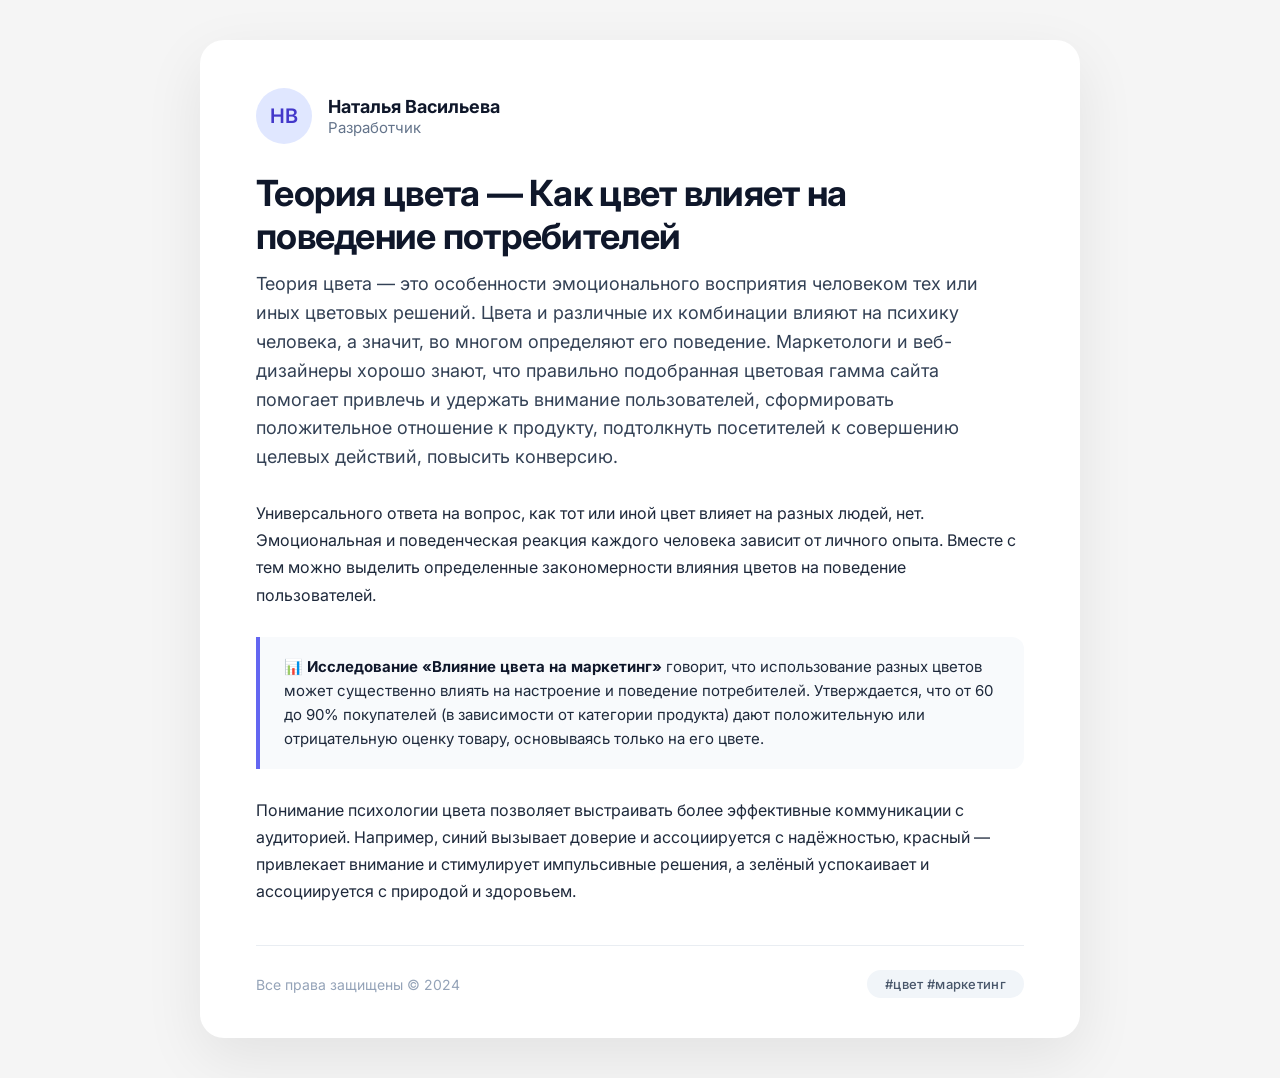
==== 1-Blog/index.html @ 53ce2c2f "dz1" ====
<!DOCTYPE html>
<html lang="ru">
<head>
    <meta charset="UTF-8" />
    <meta name="viewport" content="width=device-width, initial-scale=1.0"/>
    <title>Теория цвета — влияние на поведение потребителей</title>

    <!-- Шрифты -->
    <link rel="preconnect" href="https://fonts.googleapis.com" />
    <link rel="preconnect" href="https://fonts.gstatic.com" crossorigin />
    <link href="https://fonts.googleapis.com/css2?family=Inter:opsz,wght@14..32,400;14..32,500;14..32,600;14..32,700&display=swap" rel="stylesheet" />

    <style>
        /* ——— Сброс и база ——— */
        * {
            margin: 0;
            padding: 0;
            box-sizing: border-box;
        }

        body {
            font-family: 'Inter', sans-serif;
            background: #f5f5f5;
            display: flex;
            justify-content: center;
            padding: 40px 20px;
            color: #1a1a1a;
        }

        /* ——— Карточка статьи ——— */
        .article-card {
            max-width: 880px;
            width: 100%;
            background: #ffffff;
            border-radius: 24px;
            box-shadow: 0 20px 60px rgba(0, 0, 0, 0.08);
            padding: 48px 56px 40px;
            transition: box-shadow 0.2s;
        }

        /* ——— Авторская шапка ——— */
        .author-block {
            display: flex;
            align-items: center;
            gap: 16px;
            margin-bottom: 28px;
        }

        .avatar {
            width: 56px;
            height: 56px;
            border-radius: 50%;
            background: #e0e7ff;
            display: flex;
            align-items: center;
            justify-content: center;
            font-weight: 600;
            font-size: 20px;
            color: #4338ca;
            flex-shrink: 0;
        }

        .author-info {
            display: flex;
            flex-direction: column;
        }

        .author-name {
            font-weight: 700;
            font-size: 18px;
            line-height: 1.3;
            color: #0f172a;
        }

        .author-role {
            font-size: 15px;
            color: #64748b;
            font-weight: 400;
        }

        /* ——— Заголовок ——— */
        h1 {
            font-size: 36px;
            font-weight: 700;
            line-height: 1.2;
            letter-spacing: -0.02em;
            color: #0f172a;
            margin-bottom: 12px;
        }

        /* ——— Первый абзац (лид) ——— */
        .lead {
            font-size: 18px;
            line-height: 1.6;
            color: #334155;
            margin-bottom: 28px;
            font-weight: 400;
        }

        /* ——— Текст статьи ——— */
        .content p {
            font-size: 16px;
            line-height: 1.7;
            color: #1e293b;
            margin-bottom: 20px;
        }

        .content p:last-of-type {
            margin-bottom: 0;
        }

        /* ——— Цитата / выделенный блок (по желанию) ——— */
        .highlight {
            background: #f8fafc;
            border-left: 4px solid #6366f1;
            padding: 18px 24px;
            border-radius: 0 12px 12px 0;
            margin: 28px 0;
            font-size: 15px;
            line-height: 1.6;
            color: #1e293b;
        }

        .highlight strong {
            color: #0f172a;
        }

        /* ——— Кнопка / ссылка в стиле макета ——— */
        .btn-outline {
            display: inline-block;
            margin-top: 12px;
            padding: 10px 28px;
            border: 1.5px solid #cbd5e1;
            border-radius: 40px;
            font-weight: 500;
            font-size: 15px;
            color: #1e293b;
            text-decoration: none;
            transition: all 0.2s;
            background: transparent;
        }

        .btn-outline:hover {
            background: #f1f5f9;
            border-color: #94a3b8;
        }

        /* ——— Подвал ——— */
        .footer-note {
            margin-top: 40px;
            padding-top: 24px;
            border-top: 1px solid #e9edf2;
            display: flex;
            justify-content: space-between;
            align-items: center;
            flex-wrap: wrap;
            gap: 12px;
            font-size: 14px;
            color: #94a3b8;
        }

        .footer-note .copy {
            color: #94a3b8;
        }

        .footer-tag {
            background: #f1f5f9;
            padding: 6px 18px;
            border-radius: 40px;
            font-weight: 500;
            font-size: 13px;
            color: #475569;
            letter-spacing: 0.3px;
        }

        /* ——— Адаптив ——— */
        @media (max-width: 700px) {
            .article-card {
                padding: 28px 20px;
            }

            h1 {
                font-size: 28px;
            }

            .lead {
                font-size: 16px;
            }

            .content p {
                font-size: 15px;
            }

            .author-block {
                gap: 12px;
            }

            .avatar {
                width: 48px;
                height: 48px;
                font-size: 17px;
            }

            .footer-note {
                flex-direction: column;
                align-items: flex-start;
            }
        }

        @media (max-width: 420px) {
            h1 {
                font-size: 24px;
            }
            .article-card {
                padding: 20px 16px;
            }
        }
    </style>
</head>
<body>

    <div class="article-card">

        <!-- Блок автора -->
        <div class="author-block">
            <div class="avatar">НВ</div>
            <div class="author-info">
                <span class="author-name">Наталья Васильева</span>
                <span class="author-role">Разработчик</span>
            </div>
        </div>

        <!-- Заголовок -->
        <h1>Теория цвета — Как цвет влияет на поведение потребителей</h1>

        <!-- Первый абзац (лид) -->
        <p class="lead">
            Теория цвета — это особенности эмоционального восприятия человеком тех или иных цветовых решений. Цвета и различные их комбинации влияют на психику человека, а значит, во многом определяют его поведение. Маркетологи и веб-дизайнеры хорошо знают, что правильно подобранная цветовая гамма сайта помогает привлечь и удержать внимание пользователей, сформировать положительное отношение к продукту, подтолкнуть посетителей к совершению целевых действий, повысить конверсию.
        </p>

        <!-- Основной контент -->
        <div class="content">
            <p>
                Универсального ответа на вопрос, как тот или иной цвет влияет на разных людей, нет. 
                Эмоциональная и поведенческая реакция каждого человека зависит от личного опыта. 
                Вместе с тем можно выделить определенные закономерности влияния цветов на поведение пользователей.
            </p>

            <div class="highlight">
                <strong>📊 Исследование «Влияние цвета на маркетинг»</strong> говорит, что использование разных цветов может существенно влиять на настроение и поведение потребителей. Утверждается, что от 60 до 90% покупателей (в зависимости от категории продукта) дают положительную или отрицательную оценку товару, основываясь только на его цвете.
            </div>

            <p>
                Понимание психологии цвета позволяет выстраивать более эффективные коммуникации с аудиторией. 
                Например, синий вызывает доверие и ассоциируется с надёжностью, красный — привлекает внимание и стимулирует импульсивные решения, а зелёный успокаивает и ассоциируется с природой и здоровьем.
            </p>
        </div>

        <!-- Нижняя часть (как в макете: права и тег) -->
        <div class="footer-note">
            <span class="copy">Все права защищены &copy; 2024</span>
            <span class="footer-tag">#цвет #маркетинг</span>
        </div>

    </div>

</body>
</html>
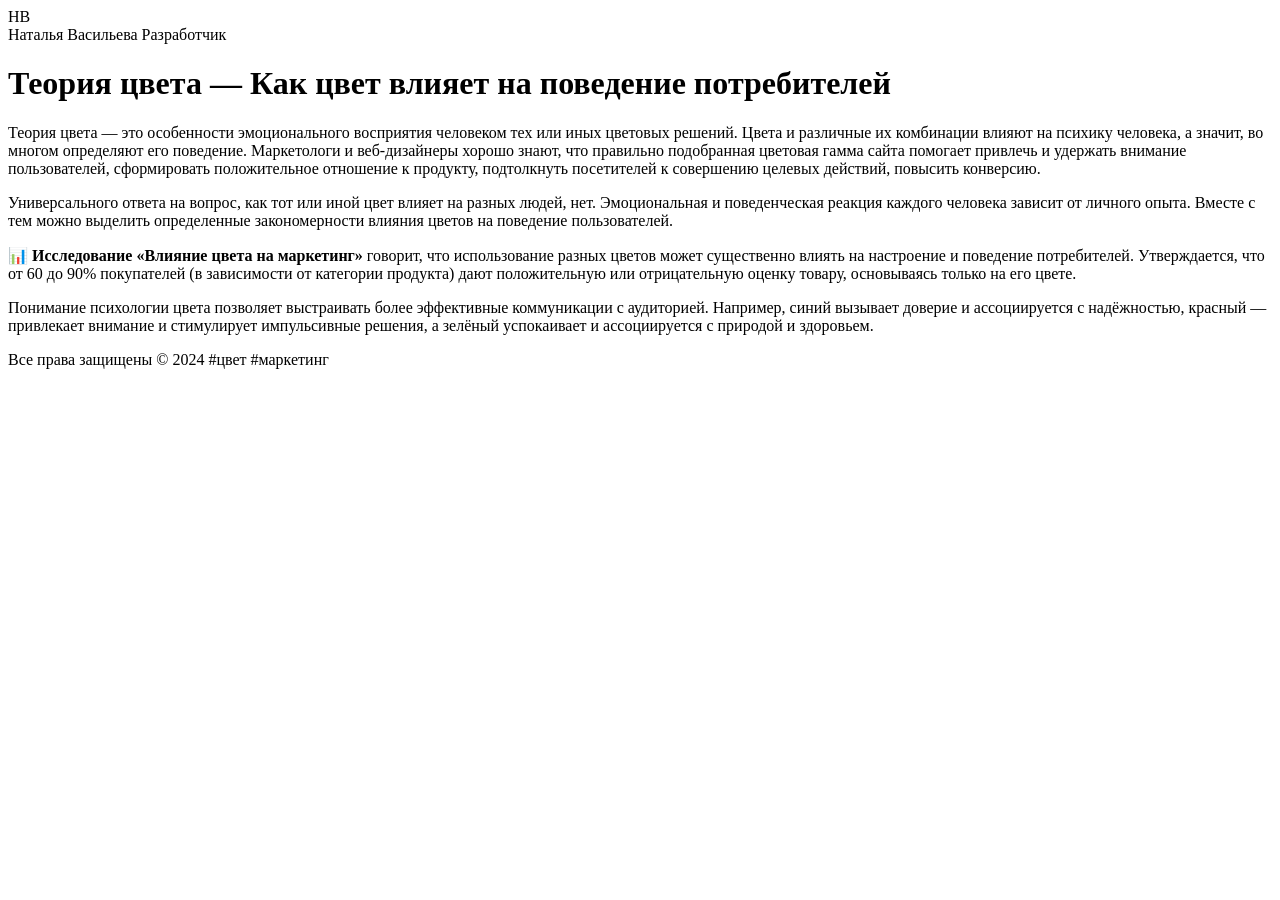
==== commit e74f11be: "dz1" ====
--- a/1-Blog/index.html
+++ b/1-Blog/index.html
@@ -5,228 +5,19 @@
     <meta name="viewport" content="width=device-width, initial-scale=1.0"/>
     <title>Теория цвета — влияние на поведение потребителей</title>
 
-    <!-- Шрифты -->
-    <link rel="preconnect" href="https://fonts.googleapis.com" />
-    <link rel="preconnect" href="https://fonts.gstatic.com" crossorigin />
-    <link href="https://fonts.googleapis.com/css2?family=Inter:opsz,wght@14..32,400;14..32,500;14..32,600;14..32,700&display=swap" rel="stylesheet" />
 
-    <style>
-        /* ——— Сброс и база ——— */
-        * {
-            margin: 0;
-            padding: 0;
-            box-sizing: border-box;
-        }
 
-        body {
-            font-family: 'Inter', sans-serif;
-            background: #f5f5f5;
-            display: flex;
-            justify-content: center;
-            padding: 40px 20px;
-            color: #1a1a1a;
-        }
-
-        /* ——— Карточка статьи ——— */
-        .article-card {
-            max-width: 880px;
-            width: 100%;
-            background: #ffffff;
-            border-radius: 24px;
-            box-shadow: 0 20px 60px rgba(0, 0, 0, 0.08);
-            padding: 48px 56px 40px;
-            transition: box-shadow 0.2s;
-        }
-
-        /* ——— Авторская шапка ——— */
-        .author-block {
-            display: flex;
-            align-items: center;
-            gap: 16px;
-            margin-bottom: 28px;
-        }
-
-        .avatar {
-            width: 56px;
-            height: 56px;
-            border-radius: 50%;
-            background: #e0e7ff;
-            display: flex;
-            align-items: center;
-            justify-content: center;
-            font-weight: 600;
-            font-size: 20px;
-            color: #4338ca;
-            flex-shrink: 0;
-        }
-
-        .author-info {
-            display: flex;
-            flex-direction: column;
-        }
-
-        .author-name {
-            font-weight: 700;
-            font-size: 18px;
-            line-height: 1.3;
-            color: #0f172a;
-        }
-
-        .author-role {
-            font-size: 15px;
-            color: #64748b;
-            font-weight: 400;
-        }
-
-        /* ——— Заголовок ——— */
-        h1 {
-            font-size: 36px;
-            font-weight: 700;
-            line-height: 1.2;
-            letter-spacing: -0.02em;
-            color: #0f172a;
-            margin-bottom: 12px;
-        }
-
-        /* ——— Первый абзац (лид) ——— */
-        .lead {
-            font-size: 18px;
-            line-height: 1.6;
-            color: #334155;
-            margin-bottom: 28px;
-            font-weight: 400;
-        }
-
-        /* ——— Текст статьи ——— */
-        .content p {
-            font-size: 16px;
-            line-height: 1.7;
-            color: #1e293b;
-            margin-bottom: 20px;
-        }
-
-        .content p:last-of-type {
-            margin-bottom: 0;
-        }
-
-        /* ——— Цитата / выделенный блок (по желанию) ——— */
-        .highlight {
-            background: #f8fafc;
-            border-left: 4px solid #6366f1;
-            padding: 18px 24px;
-            border-radius: 0 12px 12px 0;
-            margin: 28px 0;
-            font-size: 15px;
-            line-height: 1.6;
-            color: #1e293b;
-        }
-
-        .highlight strong {
-            color: #0f172a;
-        }
-
-        /* ——— Кнопка / ссылка в стиле макета ——— */
-        .btn-outline {
-            display: inline-block;
-            margin-top: 12px;
-            padding: 10px 28px;
-            border: 1.5px solid #cbd5e1;
-            border-radius: 40px;
-            font-weight: 500;
-            font-size: 15px;
-            color: #1e293b;
-            text-decoration: none;
-            transition: all 0.2s;
-            background: transparent;
-        }
-
-        .btn-outline:hover {
-            background: #f1f5f9;
-            border-color: #94a3b8;
-        }
-
-        /* ——— Подвал ——— */
-        .footer-note {
-            margin-top: 40px;
-            padding-top: 24px;
-            border-top: 1px solid #e9edf2;
-            display: flex;
-            justify-content: space-between;
-            align-items: center;
-            flex-wrap: wrap;
-            gap: 12px;
-            font-size: 14px;
-            color: #94a3b8;
-        }
-
-        .footer-note .copy {
-            color: #94a3b8;
-        }
-
-        .footer-tag {
-            background: #f1f5f9;
-            padding: 6px 18px;
-            border-radius: 40px;
-            font-weight: 500;
-            font-size: 13px;
-            color: #475569;
-            letter-spacing: 0.3px;
-        }
-
-        /* ——— Адаптив ——— */
-        @media (max-width: 700px) {
-            .article-card {
-                padding: 28px 20px;
-            }
-
-            h1 {
-                font-size: 28px;
-            }
-
-            .lead {
-                font-size: 16px;
-            }
-
-            .content p {
-                font-size: 15px;
-            }
-
-            .author-block {
-                gap: 12px;
-            }
-
-            .avatar {
-                width: 48px;
-                height: 48px;
-                font-size: 17px;
-            }
-
-            .footer-note {
-                flex-direction: column;
-                align-items: flex-start;
-            }
-        }
-
-        @media (max-width: 420px) {
-            h1 {
-                font-size: 24px;
-            }
-            .article-card {
-                padding: 20px 16px;
-            }
-        }
-    </style>
 </head>
 <body>
 
-    <div class="article-card">
+    <div >
 
         <!-- Блок автора -->
-        <div class="author-block">
-            <div class="avatar">НВ</div>
-            <div class="author-info">
-                <span class="author-name">Наталья Васильева</span>
-                <span class="author-role">Разработчик</span>
+        <div >
+            <div >НВ</div>
+            <div >
+                <span >Наталья Васильева</span>
+                <span >Разработчик</span>
             </div>
         </div>
 
@@ -234,19 +25,19 @@
         <h1>Теория цвета — Как цвет влияет на поведение потребителей</h1>
 
         <!-- Первый абзац (лид) -->
-        <p class="lead">
+        <p >
             Теория цвета — это особенности эмоционального восприятия человеком тех или иных цветовых решений. Цвета и различные их комбинации влияют на психику человека, а значит, во многом определяют его поведение. Маркетологи и веб-дизайнеры хорошо знают, что правильно подобранная цветовая гамма сайта помогает привлечь и удержать внимание пользователей, сформировать положительное отношение к продукту, подтолкнуть посетителей к совершению целевых действий, повысить конверсию.
         </p>
 
         <!-- Основной контент -->
-        <div class="content">
+        <div >
             <p>
                 Универсального ответа на вопрос, как тот или иной цвет влияет на разных людей, нет. 
                 Эмоциональная и поведенческая реакция каждого человека зависит от личного опыта. 
                 Вместе с тем можно выделить определенные закономерности влияния цветов на поведение пользователей.
             </p>
 
-            <div class="highlight">
+            <div >
                 <strong>📊 Исследование «Влияние цвета на маркетинг»</strong> говорит, что использование разных цветов может существенно влиять на настроение и поведение потребителей. Утверждается, что от 60 до 90% покупателей (в зависимости от категории продукта) дают положительную или отрицательную оценку товару, основываясь только на его цвете.
             </div>
 
@@ -258,8 +49,8 @@
 
         <!-- Нижняя часть (как в макете: права и тег) -->
         <div class="footer-note">
-            <span class="copy">Все права защищены &copy; 2024</span>
-            <span class="footer-tag">#цвет #маркетинг</span>
+            <span >Все права защищены &copy; 2024</span>
+            <span >#цвет #маркетинг</span>
         </div>
 
     </div>
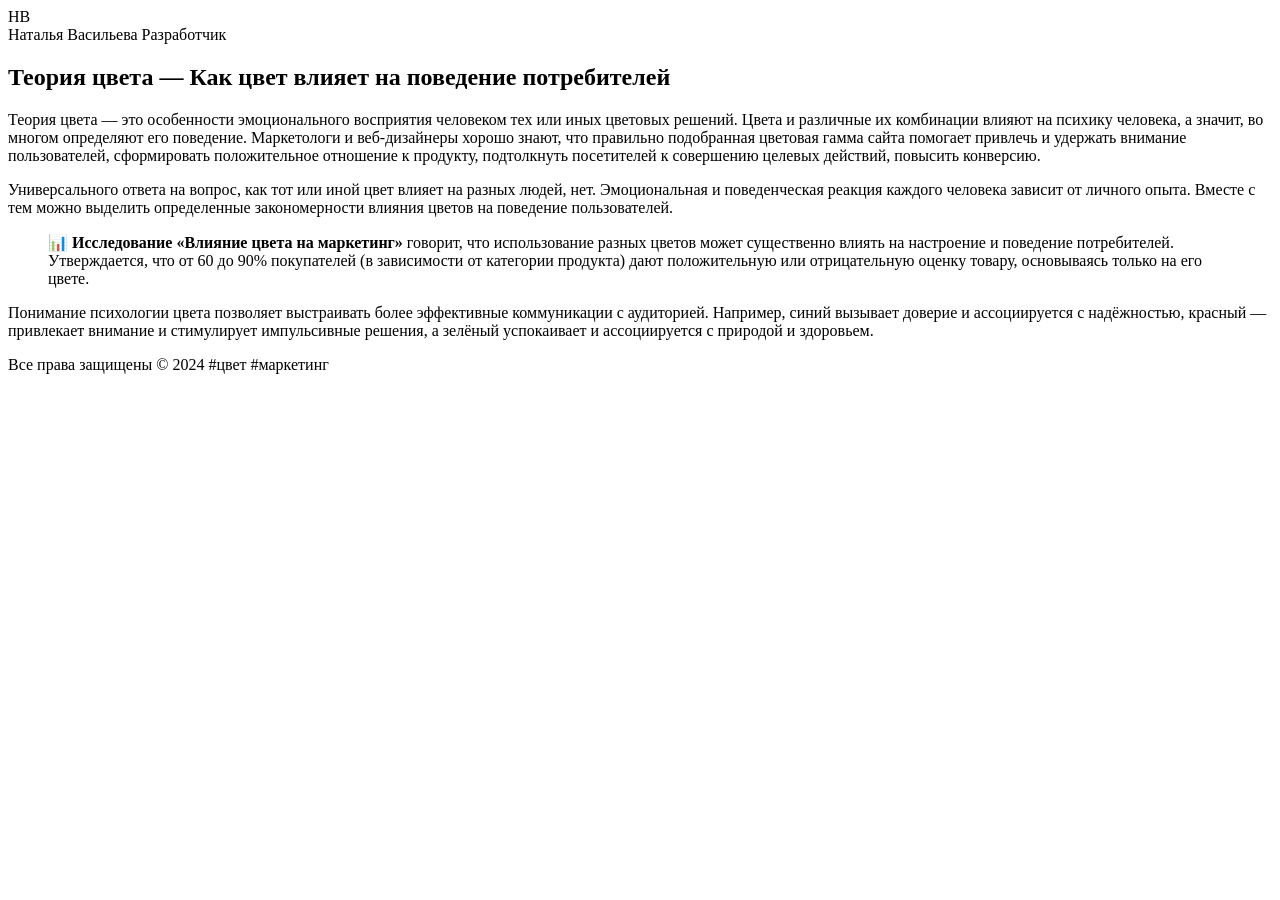
==== commit 47ca2d5a: "dz2" ====
--- a/1-Blog/index.html
+++ b/1-Blog/index.html
@@ -2,58 +2,60 @@
 <html lang="ru">
 <head>
     <meta charset="UTF-8" />
-    <meta name="viewport" content="width=device-width, initial-scale=1.0"/>
+    <meta name="viewport" content="width=device-width, initial-scale=1.0" />
     <title>Теория цвета — влияние на поведение потребителей</title>
-
-
-
 </head>
 <body>
 
-    <div >
+    <article aria-label="Статья о влиянии цвета на поведение потребителей">
 
-        <!-- Блок автора -->
-        <div >
-            <div >НВ</div>
-            <div >
-                <span >Наталья Васильева</span>
-                <span >Разработчик</span>
+        <!-- Шапка статьи: автор -->
+        <header>
+            <div>
+                <span aria-hidden="true">НВ</span>
+                <div>
+                    <span>Наталья Васильева</span>
+                    <span>Разработчик</span>
+                </div>
             </div>
-        </div>
+        </header>
 
-        <!-- Заголовок -->
-        <h1>Теория цвета — Как цвет влияет на поведение потребителей</h1>
+        <!-- Основной контент статьи -->
+        <main>
+            <h1>Теория цвета — Как цвет влияет на поведение потребителей</h1>
 
-        <!-- Первый абзац (лид) -->
-        <p >
-            Теория цвета — это особенности эмоционального восприятия человеком тех или иных цветовых решений. Цвета и различные их комбинации влияют на психику человека, а значит, во многом определяют его поведение. Маркетологи и веб-дизайнеры хорошо знают, что правильно подобранная цветовая гамма сайта помогает привлечь и удержать внимание пользователей, сформировать положительное отношение к продукту, подтолкнуть посетителей к совершению целевых действий, повысить конверсию.
-        </p>
-
-        <!-- Основной контент -->
-        <div >
+            <!-- Лид-абзац -->
             <p>
-                Универсального ответа на вопрос, как тот или иной цвет влияет на разных людей, нет. 
-                Эмоциональная и поведенческая реакция каждого человека зависит от личного опыта. 
-                Вместе с тем можно выделить определенные закономерности влияния цветов на поведение пользователей.
+                Теория цвета — это особенности эмоционального восприятия человеком тех или иных цветовых решений. Цвета и различные их комбинации влияют на психику человека, а значит, во многом определяют его поведение. Маркетологи и веб-дизайнеры хорошо знают, что правильно подобранная цветовая гамма сайта помогает привлечь и удержать внимание пользователей, сформировать положительное отношение к продукту, подтолкнуть посетителей к совершению целевых действий, повысить конверсию.
             </p>
 
-            <div >
-                <strong>📊 Исследование «Влияние цвета на маркетинг»</strong> говорит, что использование разных цветов может существенно влиять на настроение и поведение потребителей. Утверждается, что от 60 до 90% покупателей (в зависимости от категории продукта) дают положительную или отрицательную оценку товару, основываясь только на его цвете.
-            </div>
+            <!-- Основная часть с дополнительными блоками -->
+            <section aria-label="Основные закономерности влияния цвета">
+                <p>
+                    Универсального ответа на вопрос, как тот или иной цвет влияет на разных людей, нет.
+                    Эмоциональная и поведенческая реакция каждого человека зависит от личного опыта.
+                    Вместе с тем можно выделить определенные закономерности влияния цветов на поведение пользователей.
+                </p>
 
-            <p>
-                Понимание психологии цвета позволяет выстраивать более эффективные коммуникации с аудиторией. 
-                Например, синий вызывает доверие и ассоциируется с надёжностью, красный — привлекает внимание и стимулирует импульсивные решения, а зелёный успокаивает и ассоциируется с природой и здоровьем.
-            </p>
-        </div>
+                <!-- Выделенная цитата / врезка -->
+                <blockquote>
+                    <strong>📊 Исследование «Влияние цвета на маркетинг»</strong> говорит, что использование разных цветов может существенно влиять на настроение и поведение потребителей. Утверждается, что от 60 до 90% покупателей (в зависимости от категории продукта) дают положительную или отрицательную оценку товару, основываясь только на его цвете.
+                </blockquote>
 
-        <!-- Нижняя часть (как в макете: права и тег) -->
-        <div class="footer-note">
-            <span >Все права защищены &copy; 2024</span>
-            <span >#цвет #маркетинг</span>
-        </div>
+                <p>
+                    Понимание психологии цвета позволяет выстраивать более эффективные коммуникации с аудиторией.
+                    Например, синий вызывает доверие и ассоциируется с надёжностью, красный — привлекает внимание и стимулирует импульсивные решения, а зелёный успокаивает и ассоциируется с природой и здоровьем.
+                </p>
+            </section>
+        </main>
 
-    </div>
+        <!-- Футер статьи: права и теги -->
+        <footer>
+            <span>Все права защищены &copy; 2024</span>
+            <span aria-label="Теги">#цвет #маркетинг</span>
+        </footer>
+
+    </article>
 
 </body>
 </html>
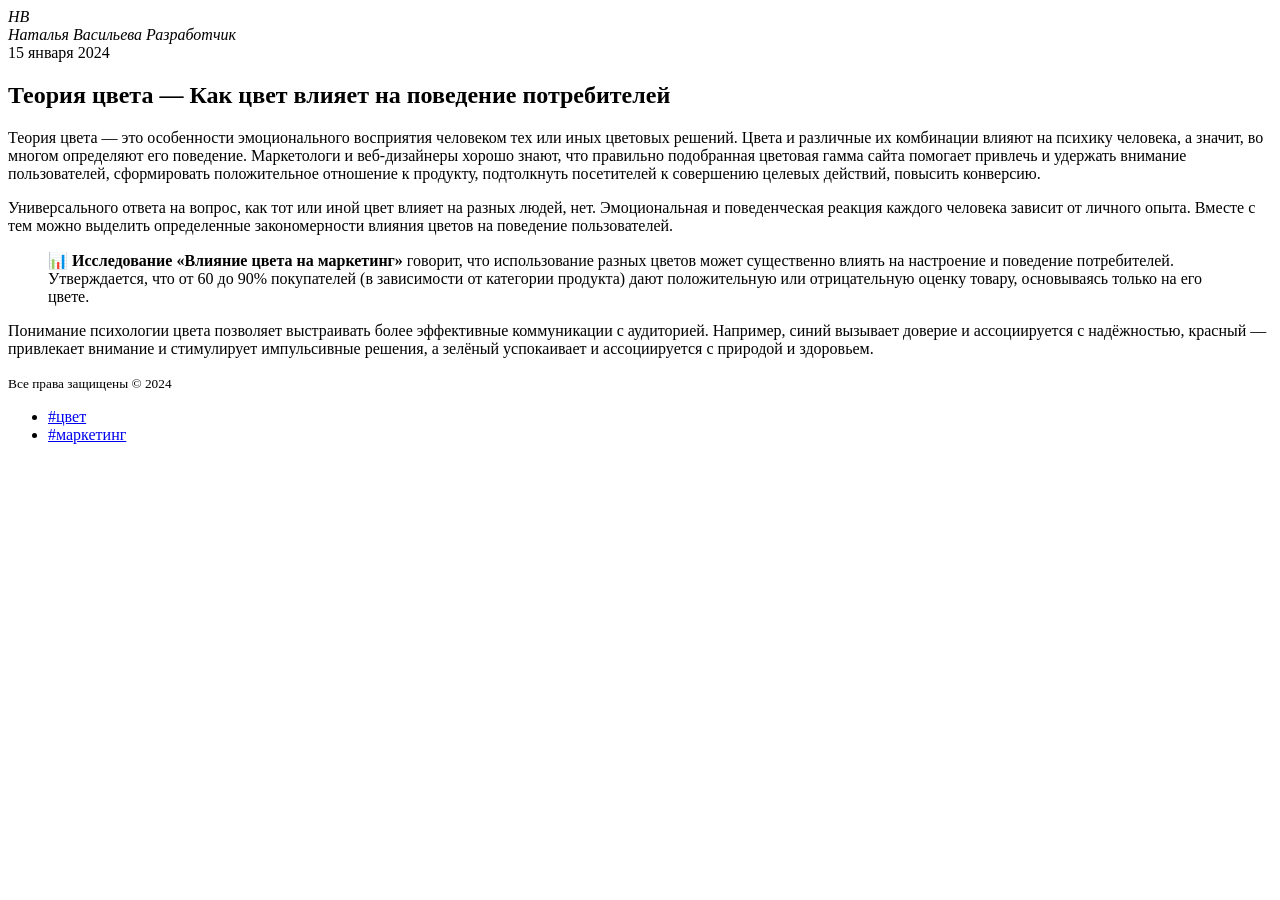
==== commit 07c3278f: "dz2" ====
--- a/1-Blog/index.html
+++ b/1-Blog/index.html
@@ -9,50 +9,52 @@
 
     <article aria-label="Статья о влиянии цвета на поведение потребителей">
 
-        <!-- Шапка статьи: автор -->
+        <!-- Шапка статьи: автор + дата -->
         <header>
-            <div>
+            <address>
                 <span aria-hidden="true">НВ</span>
                 <div>
                     <span>Наталья Васильева</span>
                     <span>Разработчик</span>
                 </div>
-            </div>
+            </address>
+            <time datetime="2024-01-15">15 января 2024</time>
         </header>
 
-        <!-- Основной контент статьи -->
-        <main>
-            <h1>Теория цвета — Как цвет влияет на поведение потребителей</h1>
+        <!-- Основной контент статьи (без <main>) -->
+        <h1>Теория цвета — Как цвет влияет на поведение потребителей</h1>
 
-            <!-- Лид-абзац -->
+        <!-- Лид-абзац -->
+        <p>
+            Теория цвета — это особенности эмоционального восприятия человеком тех или иных цветовых решений. Цвета и различные их комбинации влияют на психику человека, а значит, во многом определяют его поведение. Маркетологи и веб-дизайнеры хорошо знают, что правильно подобранная цветовая гамма сайта помогает привлечь и удержать внимание пользователей, сформировать положительное отношение к продукту, подтолкнуть посетителей к совершению целевых действий, повысить конверсию.
+        </p>
+
+        <!-- Основная часть с дополнительными блоками -->
+        <section aria-label="Основные закономерности влияния цвета">
             <p>
-                Теория цвета — это особенности эмоционального восприятия человеком тех или иных цветовых решений. Цвета и различные их комбинации влияют на психику человека, а значит, во многом определяют его поведение. Маркетологи и веб-дизайнеры хорошо знают, что правильно подобранная цветовая гамма сайта помогает привлечь и удержать внимание пользователей, сформировать положительное отношение к продукту, подтолкнуть посетителей к совершению целевых действий, повысить конверсию.
+                Универсального ответа на вопрос, как тот или иной цвет влияет на разных людей, нет.
+                Эмоциональная и поведенческая реакция каждого человека зависит от личного опыта.
+                Вместе с тем можно выделить определенные закономерности влияния цветов на поведение пользователей.
             </p>
 
-            <!-- Основная часть с дополнительными блоками -->
-            <section aria-label="Основные закономерности влияния цвета">
-                <p>
-                    Универсального ответа на вопрос, как тот или иной цвет влияет на разных людей, нет.
-                    Эмоциональная и поведенческая реакция каждого человека зависит от личного опыта.
-                    Вместе с тем можно выделить определенные закономерности влияния цветов на поведение пользователей.
-                </p>
+            <!-- Выделенная цитата / врезка с источником -->
+            <blockquote cite="https://example.com/research/color-marketing">
+                <strong>📊 Исследование «Влияние цвета на маркетинг»</strong> говорит, что использование разных цветов может существенно влиять на настроение и поведение потребителей. Утверждается, что от 60 до 90% покупателей (в зависимости от категории продукта) дают положительную или отрицательную оценку товару, основываясь только на его цвете.
+            </blockquote>
 
-                <!-- Выделенная цитата / врезка -->
-                <blockquote>
-                    <strong>📊 Исследование «Влияние цвета на маркетинг»</strong> говорит, что использование разных цветов может существенно влиять на настроение и поведение потребителей. Утверждается, что от 60 до 90% покупателей (в зависимости от категории продукта) дают положительную или отрицательную оценку товару, основываясь только на его цвете.
-                </blockquote>
-
-                <p>
-                    Понимание психологии цвета позволяет выстраивать более эффективные коммуникации с аудиторией.
-                    Например, синий вызывает доверие и ассоциируется с надёжностью, красный — привлекает внимание и стимулирует импульсивные решения, а зелёный успокаивает и ассоциируется с природой и здоровьем.
-                </p>
-            </section>
-        </main>
+            <p>
+                Понимание психологии цвета позволяет выстраивать более эффективные коммуникации с аудиторией.
+                Например, синий вызывает доверие и ассоциируется с надёжностью, красный — привлекает внимание и стимулирует импульсивные решения, а зелёный успокаивает и ассоциируется с природой и здоровьем.
+            </p>
+        </section>
 
         <!-- Футер статьи: права и теги -->
         <footer>
-            <span>Все права защищены &copy; 2024</span>
-            <span aria-label="Теги">#цвет #маркетинг</span>
+            <small>Все права защищены &copy; 2024</small>
+            <ul aria-label="Теги статьи">
+                <li><a href="/tag/color">#цвет</a></li>
+                <li><a href="/tag/marketing">#маркетинг</a></li>
+            </ul>
         </footer>
 
     </article>
